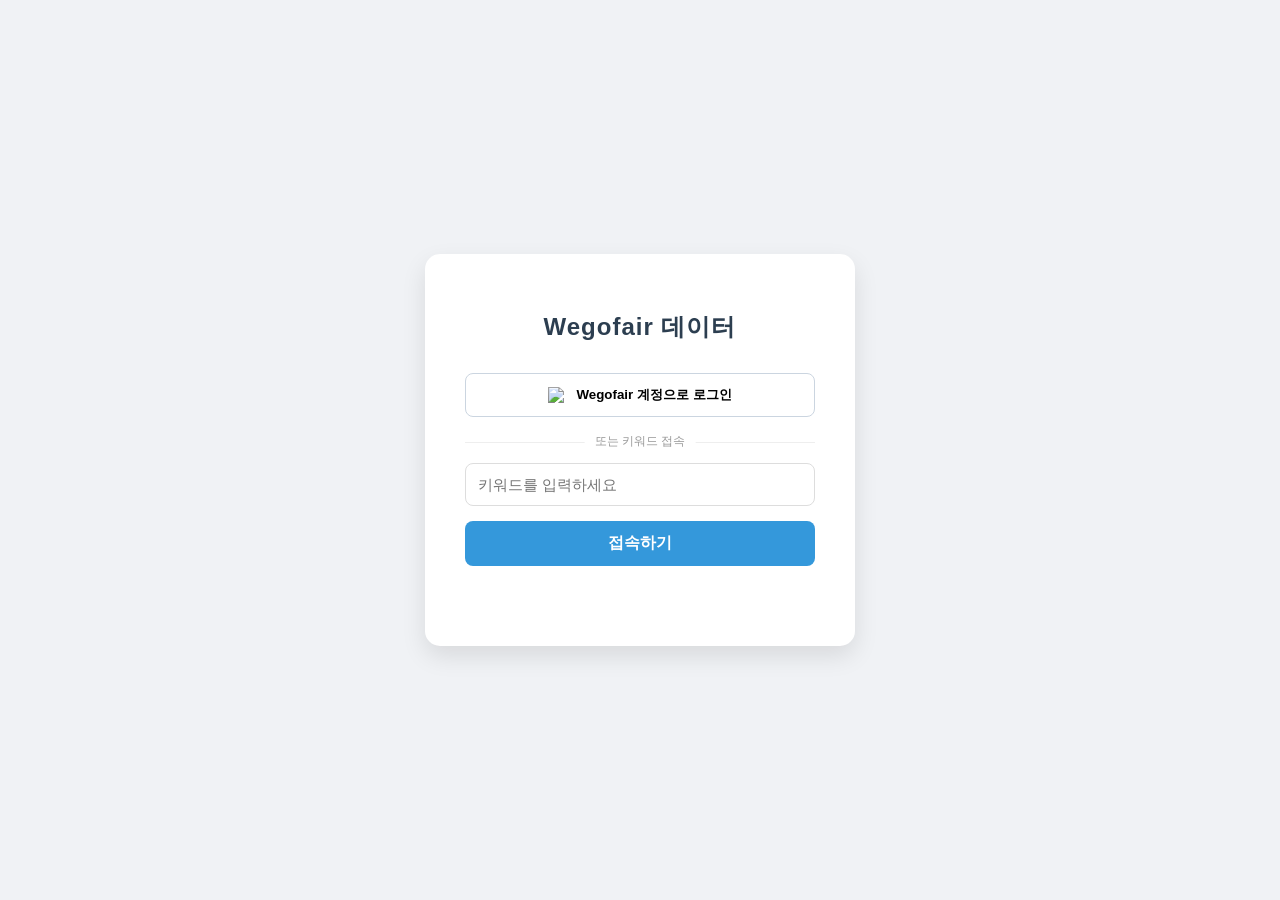
==== index.html @ a6a62252 "Update Google sign-in redirect logic in index.html: dynamically set redirect URL based on the enviro" ====
<!DOCTYPE html>
<html lang="ko">
<head>
    <meta charset="UTF-8">
    <title>관리 시스템 - 게이트웨이</title>
    <script src="https://cdn.jsdelivr.net/npm/@supabase/supabase-js@2"></script>
    <style>
        body { font-family: 'Malgun Gothic', sans-serif; background: #f0f2f5; display: flex; align-items: center; justify-content: center; height: 100vh; margin: 0; }
        .login-container { background: white; padding: 40px; border-radius: 15px; box-shadow: 0 10px 25px rgba(0,0,0,0.1); width: 350px; text-align: center; }
        h1 { color: #2c3e50; font-size: 24px; margin-bottom: 30px; letter-spacing: 1px; font-weight: bold; }
        input { width: 100%; padding: 12px; margin-bottom: 15px; border: 1px solid #ddd; border-radius: 8px; box-sizing: border-box; font-size: 15px; outline: none; transition: 0.3s; }
        input:focus { border-color: #3498db; box-shadow: 0 0 5px rgba(52,152,219,0.3); }
        #loginBtn { width: 100%; padding: 12px; background: #3498db; color: white; border: none; border-radius: 8px; cursor: pointer; font-size: 16px; font-weight: bold; transition: 0.3s; }
        #loginBtn:hover { background: #2980b9; }
        #loginBtn:disabled { background: #bdc3c7; cursor: not-allowed; }
        #message { min-height: 20px; margin: 15px 0; font-size: 14px; font-weight: bold; }
        #create-btn { display: none; padding: 8px 15px; background: #2ecc71; color: white; border: none; border-radius: 6px; cursor: pointer; font-size: 13px; font-weight: bold; margin-top: 5px; }
    </style>
</head>
<body>

    <div class="login-container">
        <h1>Wegofair 데이터</h1>
        
        <button onclick="signInWithGoogle()" 
                style="width: 100%; padding: 12px; background: white; border: 1px solid #cbd5e0; border-radius: 8px; cursor: pointer; display: flex; align-items: center; justify-content: center; gap: 10px; font-weight: bold; margin-bottom: 25px; transition: 0.2s;">
            <img src="https://www.google.com/favicon.ico" width="18">
            Wegofair 계정으로 로그인
        </button>
    
        <div style="border-top: 1px solid #eee; margin: 20px 0; position: relative;">
            <span style="position: absolute; top: -10px; left: 50%; transform: translateX(-50%); background: white; padding: 0 10px; color: #999; font-size: 12px;">또는 키워드 접속</span>
        </div>
    
        <input type="text" id="keywordInput" placeholder="키워드를 입력하세요" onkeypress="if(event.keyCode==13) checkKeyword()">
        <button id="loginBtn" onclick="checkKeyword()">접속하기</button>
    
        <div style="text-align: center; margin-top: 15px;">
            <p id="message" style="margin-bottom: 5px;"></p>
            <p id="errorMsg" style="color: red; font-size: 12px; display: none; margin-bottom: 10px;"></p> 
            <button id="create-btn" onclick="openCreateModal()">🛠️ 새 키워드 생성하기</button>
        </div>
    </div>

    <div id="createModal" style="display:none; position:fixed; top:0; left:0; width:100%; height:100%; background:rgba(0,0,0,0.6); z-index:2000; align-items:center; justify-content:center;">
        <div style="background:white; padding:30px; border-radius:12px; width:380px; box-shadow:0 10px 25px rgba(0,0,0,0.2);">
            <h3 style="margin-top:0;">🆕 새 키워드 생성</h3>
            
            <div style="margin-bottom:15px; text-align:left;">
                <label style="font-size:12px; color:#666; font-weight:bold;">접속 키워드 (입력한 값)</label>
                <input type="text" id="newKeyword" readonly style="background:#f8f9fa; color:#95a5a6; cursor:not-allowed;">
            </div>
    
            <div style="margin-bottom:15px; text-align:left;">
                <label style="font-size:12px; color:#666; font-weight:bold;">영문 닉네임 (데이터 구분용)</label>
                <input type="text" id="englishNickname" placeholder="예: my_project (공백없이 영문/숫자)">
            </div>
    
            <div style="margin-bottom:20px; text-align:left;">
                <label style="font-size:12px; color:#666; font-weight:bold;">관리자 비밀번호</label>
                <input type="password" id="adminPw" placeholder="관리자 비밀번호 입력">
            </div>
    
            <div style="display:flex; gap:10px;">
                <button onclick="processCreate()" style="flex:2; padding:12px; background:#2ecc71; color:white; border:none; border-radius:8px; cursor:pointer; font-weight:bold;">생성하기</button>
                <button onclick="closeCreateModal()" style="flex:1; padding:12px; background:#f1f1f1; color:#666; border:none; border-radius:8px; cursor:pointer;">취소</button>
            </div>
        </div>
    </div>

    <script src="https://cdn.jsdelivr.net/npm/@supabase/supabase-js@2"></script>
    <script src="config.js"></script>
    <script src="gateway-logic.js"></script>

    <script>    
        // 구글 로그인 실행 함수
        async function signInWithGoogle() {
            // 1. 현재 접속 중인 환경에 따라 리다이렉트 주소 자동 설정
            const isLocal = window.location.hostname === 'localhost' || window.location.hostname === '127.0.0.1';
            
            // 로컬이면 Go Live 주소, 아니면 GitHub Pages 주소 사용
            const redirectUrl = isLocal 
                ? window.location.origin + '/index.html' 
                : 'https://jdh-ops.github.io/data/index.html';

            const { data, error } = await _supabase.auth.signInWithOAuth({
                provider: 'google',
                options: {
                    queryParams: {
                        prompt: 'select_account',
                        access_type: 'offline'
                    },
                    redirectTo: redirectUrl
                }
            });

            if (error) {
                const msg = document.getElementById('errorMsg');
                msg.innerText = "로그인 오류: " + error.message;
                msg.style.display = 'block';
            }
        }

        // 이미 로그인된 상태인지 확인 (자동 로그인 방지 및 리다이렉트)
        window.onload = async () => {
            const { data: { user } } = await _supabase.auth.getUser();
            if (user) {
                if (user.email.endsWith('@wegofair.com')) {
                    const message = document.getElementById('message');
                    message.style.color = "#3498db";
                    message.innerHTML = `✅ 인증 완료: ${user.email.split('@')[0]}님<br>접속할 키워드를 입력해 주세요.`;
                    // 로그인 버튼 숨기기 (선택 사항)
                    document.querySelector('button[onclick="signInWithGoogle()"]').style.display = 'none';
                } else {
                    // 다른 도메인 로그아웃 처리
                    await _supabase.auth.signOut();
                    alert("허가되지 않은 도메인입니다.");
                }
            }
        };
    </script>

</body>
</html>
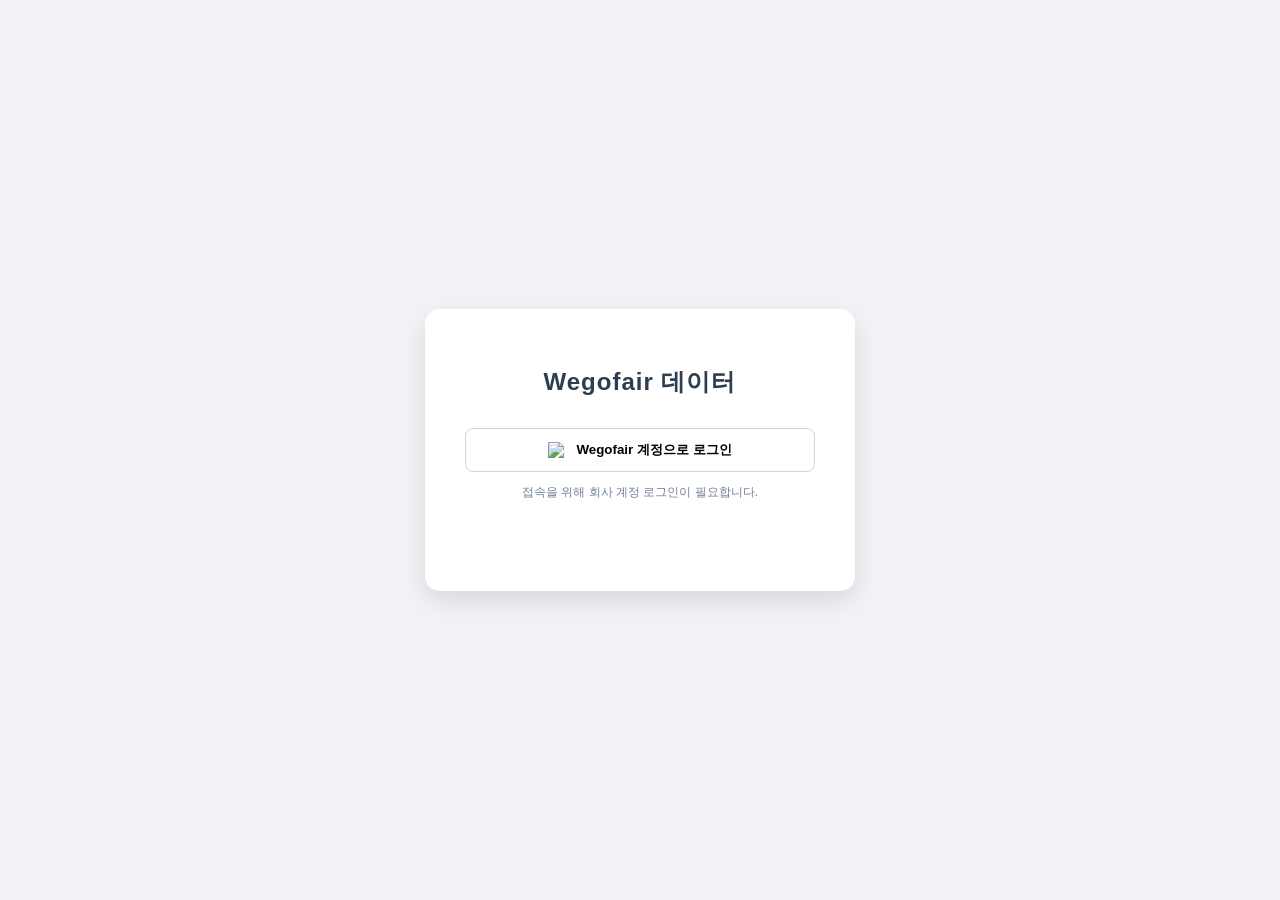
==== commit adfad1e8: "Refactor login UI in index.html: separate pre-login and post-login sections for improved user experi" ====
--- a/index.html
+++ b/index.html
@@ -22,22 +22,29 @@
     <div class="login-container">
         <h1>Wegofair 데이터</h1>
         
-        <button onclick="signInWithGoogle()" 
-                style="width: 100%; padding: 12px; background: white; border: 1px solid #cbd5e0; border-radius: 8px; cursor: pointer; display: flex; align-items: center; justify-content: center; gap: 10px; font-weight: bold; margin-bottom: 25px; transition: 0.2s;">
-            <img src="https://www.google.com/favicon.ico" width="18">
-            Wegofair 계정으로 로그인
-        </button>
-    
-        <div style="border-top: 1px solid #eee; margin: 20px 0; position: relative;">
-            <span style="position: absolute; top: -10px; left: 50%; transform: translateX(-50%); background: white; padding: 0 10px; color: #999; font-size: 12px;">또는 키워드 접속</span>
+        <div id="beforeLogin">
+            <button onclick="signInWithGoogle()" 
+                    style="width: 100%; padding: 12px; background: white; border: 1px solid #cbd5e0; border-radius: 8px; cursor: pointer; display: flex; align-items: center; justify-content: center; gap: 10px; font-weight: bold; margin-bottom: 10px;">
+                <img src="https://www.google.com/favicon.ico" width="18">
+                Wegofair 계정으로 로그인
+            </button>
+            <p style="font-size: 12px; color: #718096;">접속을 위해 회사 계정 로그인이 필요합니다.</p>
         </div>
     
-        <input type="text" id="keywordInput" placeholder="키워드를 입력하세요" onkeypress="if(event.keyCode==13) checkKeyword()">
-        <button id="loginBtn" onclick="checkKeyword()">접속하기</button>
+        <div id="afterLogin" style="display: none;">
+
+            <input type="text" id="keywordInput" placeholder="키워드를 입력하세요" onkeypress="if(event.keyCode==13) checkKeyword()">
+            <button id="loginBtn" onclick="checkKeyword()">접속하기</button>
+
+            <div style="background: #f8fafc; padding: 10px; border-radius: 8px; margin-top: 20px; border: 1px solid #e2e8f0;">
+                <p id="userEmailDisplay" style="margin: 0; font-size: 13px; font-weight: bold; color: #2d3748;"></p>
+                <span style="font-size: 11px; color: #48bb78;">인증 완료</span>
+            </div>
+            
+        </div>
     
-        <div style="text-align: center; margin-top: 15px;">
-            <p id="message" style="margin-bottom: 5px;"></p>
-            <p id="errorMsg" style="color: red; font-size: 12px; display: none; margin-bottom: 10px;"></p> 
+        <div style="text-align: center;">
+            <p id="message"></p>
             <button id="create-btn" onclick="openCreateModal()">🛠️ 새 키워드 생성하기</button>
         </div>
     </div>
@@ -103,20 +110,34 @@
 
         // 이미 로그인된 상태인지 확인 (자동 로그인 방지 및 리다이렉트)
         window.onload = async () => {
-            const { data: { user } } = await _supabase.auth.getUser();
-            if (user) {
-                if (user.email.endsWith('@wegofair.com')) {
-                    const message = document.getElementById('message');
-                    message.style.color = "#3498db";
-                    message.innerHTML = `✅ 인증 완료: ${user.email.split('@')[0]}님<br>접속할 키워드를 입력해 주세요.`;
-                    // 로그인 버튼 숨기기 (선택 사항)
-                    document.querySelector('button[onclick="signInWithGoogle()"]').style.display = 'none';
+            // 세션 변화를 감지하여 UI를 업데이트합니다.
+            _supabase.auth.onAuthStateChange(async (event, session) => {
+                const beforeLogin = document.getElementById('beforeLogin');
+                const afterLogin = document.getElementById('afterLogin');
+                const userEmailDisplay = document.getElementById('userEmailDisplay');
+
+                if (session && session.user) {
+                    const email = session.user.email || "";
+
+                    if (email.endsWith("@wegofair.com")) {
+                        // 1. 도메인 일치 시 UI 전환
+                        beforeLogin.style.display = 'none';
+                        afterLogin.style.display = 'block';
+                        userEmailDisplay.innerText = email;
+                        
+                        console.log("인증 성공:", email);
+                    } else {
+                        // 2. 도메인 불일치 시 로그아웃
+                        alert("Wegofair 계정만 접근 가능합니다.");
+                        await _supabase.auth.signOut();
+                        window.location.href = 'index.html';
+                    }
                 } else {
-                    // 다른 도메인 로그아웃 처리
-                    await _supabase.auth.signOut();
-                    alert("허가되지 않은 도메인입니다.");
+                    // 3. 로그아웃 상태일 때
+                    beforeLogin.style.display = 'block';
+                    afterLogin.style.display = 'none';
                 }
-            }
+            });
         };
     </script>
 
